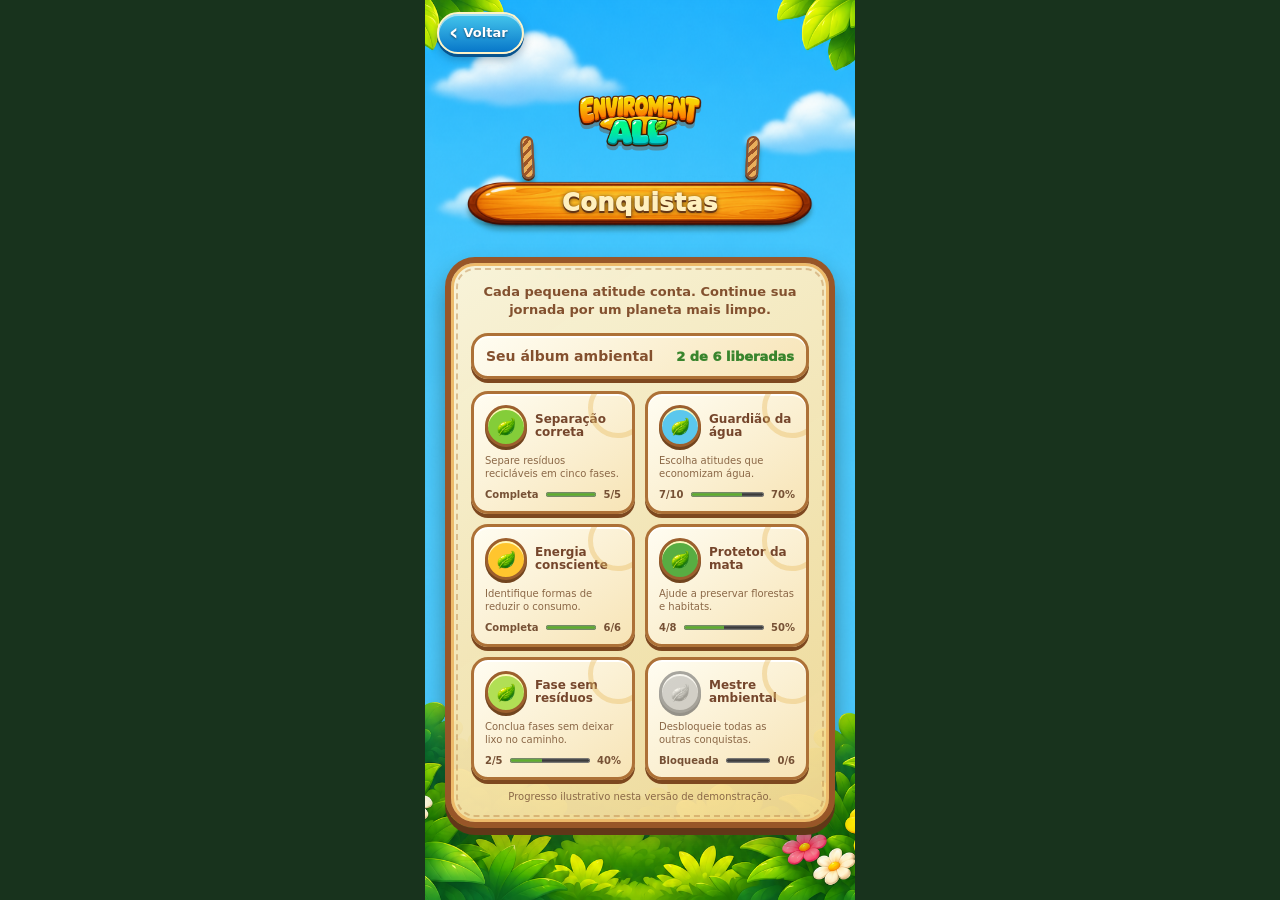
==== prototype/achievements.html @ e103f3db "first commit" ====
<!doctype html>
<html lang="pt-BR">
<head>
  <meta charset="utf-8">
  <meta name="viewport" content="width=device-width, initial-scale=1, viewport-fit=cover">
  <meta name="theme-color" content="#55bce8">
  <title>Conquistas · Enviroment All</title>
  <link rel="stylesheet" href="game-pages.css">
  <script src="game-pages.js"></script>
</head>
<body>
  <main class="game-stage">
    <div class="game-leaves" aria-hidden="true">
      <img class="game-leaf" src="../assets/ui/falling-leaf.png" alt="" style="--left:6%;--time:13s;--delay:-7s;--drift:25px;--turn:320deg">
      <img class="game-leaf" src="../assets/ui/falling-leaf.png" alt="" style="--left:90%;--time:16s;--delay:-3s;--drift:-27px;--turn:-310deg">
    </div>
    <a class="game-back" href="menu.html" aria-label="Voltar ao menu"><span aria-hidden="true">‹</span><span>Voltar</span></a>
    <div class="game-content">
      <img class="game-logo" src="../assets/brand/enviroment-all-logo.png" alt="Enviroment All">
      <h1 class="game-heading scroll-sign">Conquistas</h1>
      <section class="game-panel scroll-sign" aria-label="Progresso das conquistas ambientais">
        <p class="panel-intro">Cada pequena atitude conta. Continue sua jornada por um planeta mais limpo.</p>
        <div class="achievement-summary scroll-sign"><strong>Seu álbum ambiental</strong><span>2 de 6 liberadas</span></div>
        <div class="achievement-grid">
          <article class="achievement-card scroll-sign">
            <div class="achievement-top"><span class="achievement-mark"><img src="../assets/ui/falling-leaf.png" alt=""></span><h2>Separação correta</h2></div>
            <p>Separe resíduos recicláveis em cinco fases.</p>
            <div class="achievement-progress"><span>Completa</span><progress value="5" max="5" aria-label="5 de 5 fases"></progress><span>5/5</span></div>
          </article>
          <article class="achievement-card is-water scroll-sign">
            <div class="achievement-top"><span class="achievement-mark"><img src="../assets/ui/falling-leaf.png" alt=""></span><h2>Guardião da água</h2></div>
            <p>Escolha atitudes que economizam água.</p>
            <div class="achievement-progress"><span>7/10</span><progress value="7" max="10" aria-label="7 de 10 ações"></progress><span>70%</span></div>
          </article>
          <article class="achievement-card is-sun scroll-sign">
            <div class="achievement-top"><span class="achievement-mark"><img src="../assets/ui/falling-leaf.png" alt=""></span><h2>Energia consciente</h2></div>
            <p>Identifique formas de reduzir o consumo.</p>
            <div class="achievement-progress"><span>Completa</span><progress value="6" max="6" aria-label="6 de 6 escolhas"></progress><span>6/6</span></div>
          </article>
          <article class="achievement-card is-forest scroll-sign">
            <div class="achievement-top"><span class="achievement-mark"><img src="../assets/ui/falling-leaf.png" alt=""></span><h2>Protetor da mata</h2></div>
            <p>Ajude a preservar florestas e habitats.</p>
            <div class="achievement-progress"><span>4/8</span><progress value="4" max="8" aria-label="4 de 8 boas práticas"></progress><span>50%</span></div>
          </article>
          <article class="achievement-card is-clean scroll-sign">
            <div class="achievement-top"><span class="achievement-mark"><img src="../assets/ui/falling-leaf.png" alt=""></span><h2>Fase sem resíduos</h2></div>
            <p>Conclua fases sem deixar lixo no caminho.</p>
            <div class="achievement-progress"><span>2/5</span><progress value="2" max="5" aria-label="2 de 5 fases"></progress><span>40%</span></div>
          </article>
          <article class="achievement-card is-locked scroll-sign">
            <div class="achievement-top"><span class="achievement-mark"><img src="../assets/ui/falling-leaf.png" alt=""></span><h2>Mestre ambiental</h2></div>
            <p>Desbloqueie todas as outras conquistas.</p>
            <div class="achievement-progress"><span>Bloqueada</span><progress value="0" max="6" aria-label="Bloqueada"></progress><span>0/6</span></div>
          </article>
        </div>
        <p class="demo-note">Progresso ilustrativo nesta versão de demonstração.</p>
      </section>
    </div>
  </main>
</body>
</html>
---- prototype/game-pages.css ----
:root {
  color-scheme: light;
  font-family: "Trebuchet MS", "Arial Rounded MT Bold", system-ui, sans-serif;
  color: #70452d;
  background: #18331d;
}
* { box-sizing: border-box; }
body { margin: 0; min-height: 100svh; background: #18331d; }
button, input, select, a { font: inherit; }
button { color: inherit; }
.game-stage {
  position: relative;
  isolation: isolate;
  display: flex;
  align-items: center;
  justify-content: center;
  width: min(100%, 430px);
  min-height: 100svh;
  margin: 0 auto;
  padding: max(12px, env(safe-area-inset-top)) 16px max(18px, env(safe-area-inset-bottom));
  overflow-x: clip;
  background: #58bee9 url("../assets/screens/menu-background.png") center / cover no-repeat;
}
.game-leaves { position: absolute; z-index: 1; inset: 0; overflow: hidden; pointer-events: none; }
.game-leaf { position: absolute; top: -10%; left: var(--left); width: clamp(18px, 5vw, 25px); height: auto; opacity: 0; animation: game-leaf-fall var(--time) linear var(--delay) infinite; }
@keyframes game-leaf-fall { 0% { opacity: 0; transform: translateY(0) rotate(0); } 12%, 80% { opacity: .72; } 100% { opacity: 0; transform: translate(var(--drift), 112svh) rotate(var(--turn)); } }
.game-back {
  position: absolute;
  z-index: 5;
  top: max(12px, env(safe-area-inset-top));
  left: 12px;
  display: inline-flex;
  align-items: center;
  gap: 5px;
  min-height: 42px;
  padding: 0 14px 2px 10px;
  border: 2px solid #fff3c7;
  border-radius: 24px;
  color: #fff;
  background: linear-gradient(#45c7ed, #0877c9);
  box-shadow: 0 3px 0 #07538e, 0 5px 10px #17476a66;
  font-size: 13px;
  font-weight: 900;
  text-decoration: none;
  text-shadow: 0 1px 2px #17476a;
}
.game-back span:first-child { font-size: 23px; line-height: .8; }
.game-content { position: relative; z-index: 2; display: flex; flex-direction: column; align-items: center; gap: 12px; width: min(100%, 390px); padding-top: 4px; }
.game-logo { display: block; width: clamp(154px, 42vw, 184px); height: 68px; object-fit: contain; }
.game-heading {
  display: grid;
  place-items: center;
  width: min(100%, 360px);
  min-height: 58px;
  margin: 0;
  padding: 0 24px;
  color: #ffe9b5;
  text-align: center;
  font-size: clamp(18px, 5vw, 24px);
  line-height: 1.1;
  font-weight: 1000;
  letter-spacing: .025em;
  text-shadow: 0 2px 0 #623516, 0 1px 4px #422713;
  background: url("../assets/ui/menu-plank.png") center / 100% 100% no-repeat;
}
.game-panel {
  width: 100%;
  padding: clamp(14px, 4vw, 20px);
  border: 5px solid #8c512e;
  border-radius: 27px;
  color: #70452d;
  background: #fff1cfee;
  box-shadow: 0 6px 0 #5d321b, inset 0 2px 0 #fff9dc, 0 12px 22px #10251d55;
}
.panel-intro { margin: 0 0 14px; color: #8d5735; text-align: center; font-size: 14px; line-height: 1.4; font-weight: 800; }
.section-title { margin: 15px 0 8px; color: #87502b; font-size: 15px; line-height: 1.15; font-weight: 1000; }
.section-title:first-child { margin-top: 0; }
.soft-divider { height: 1px; margin: 14px 0; border: 0; background: #c89457aa; }
.game-actions { display: flex; flex-wrap: wrap; justify-content: center; gap: 10px; margin-top: 16px; }
.game-button { display: inline-grid; place-items: center; min-width: 142px; min-height: 48px; padding: 0 18px; border: 0; border-radius: 999px; color: #fff; text-align: center; font-size: 14px; font-weight: 1000; text-decoration: none; text-shadow: 0 1px 2px #345c30; background-position: center; background-size: 100% 100%; background-repeat: no-repeat; cursor: pointer; transition: transform 140ms ease, filter 140ms ease; }
.game-button:hover { filter: brightness(1.07); transform: translateY(-1px); }
.game-button:active { transform: translateY(2px); }
.game-button:focus-visible, .game-back:focus-visible, .choice-card:focus-visible, .choice-chip:focus-visible, .rank-tab:focus-visible { outline: 3px solid #fff4a2; outline-offset: 3px; }
.game-button--green { background-image: url("../assets/ui/button-green-v2.png"); }
.game-button--blue { background-image: url("../assets/ui/button-blue-v2.png"); }
.choice-grid { display: grid; grid-template-columns: repeat(2, minmax(0, 1fr)); gap: 10px; }
.choice-card {
  min-height: 94px;
  padding: 12px;
  border: 2px solid #d2a35c;
  border-radius: 17px;
  color: #70452d;
  text-align: left;
  background: #fff9e9;
  box-shadow: 0 3px 0 #b07838;
  cursor: pointer;
  transition: transform 140ms ease, border-color 140ms ease, background-color 140ms ease;
}
.choice-card strong { display: block; margin-bottom: 4px; font-size: 14px; }
.choice-card small { display: block; color: #8e6946; font-size: 11px; line-height: 1.25; }
.choice-card[aria-pressed="true"] { border-color: #4b9c2b; background: #e5f5c8; box-shadow: 0 3px 0 #347b20, inset 0 0 0 2px #a6d77a; }
.choice-chip {
  min-height: 38px;
  padding: 7px 12px;
  border: 2px solid #d2a35c;
  border-radius: 22px;
  color: #75492d;
  background: #fff9e9;
  font-size: 12px;
  font-weight: 900;
  cursor: pointer;
}
.choice-chip[aria-pressed="true"] { border-color: #4b9c2b; color: #255b26; background: #e5f5c8; }
.chip-row { display: flex; flex-wrap: wrap; gap: 7px; }
.setting-row { display: flex; align-items: center; justify-content: space-between; gap: 12px; min-height: 46px; padding: 8px 0; border-bottom: 1px solid #c8945766; }
.setting-row:last-child { border-bottom: 0; }
.setting-label { font-size: 14px; font-weight: 900; }
.setting-help { display: block; margin-top: 3px; color: #8d6947; font-size: 11px; font-weight: 600; }
.setting-control { display: inline-flex; flex: 0 0 auto; align-items: center; gap: 6px; }
.setting-state { min-width: 55px; color: #85502d; text-align: right; font-size: 10px; font-weight: 900; }
.game-switch { position: relative; flex: 0 0 auto; width: 54px; height: 30px; margin: 0; appearance: none; border: 2px solid #83462c; border-radius: 18px; background: #da3d37; box-shadow: inset 0 1px 3px #63352266; cursor: pointer; transition: background-color 150ms ease; }
.game-switch::before { content: ""; position: absolute; top: 3px; left: 3px; width: 20px; height: 20px; border: 2px solid #fff9e6; border-radius: 50%; background: #fff; box-shadow: 0 1px 2px #47301d55; transition: transform 150ms ease; }
.game-switch:checked { background: #55b72b; }
.game-switch:checked::before { transform: translateX(24px); }
.game-switch:focus-visible { outline: 3px solid #168fc7; outline-offset: 3px; }
.range-row { display: grid; grid-template-columns: 1fr auto; align-items: center; gap: 3px 12px; padding: 8px 0; }
.range-row label { font-size: 13px; font-weight: 900; }
.range-row output { color: #8b552c; font-size: 12px; font-weight: 900; }
.range-row input[type="range"] { grid-column: 1 / -1; width: 100%; accent-color: #62b52c; }
.language-select { min-height: 40px; padding: 0 12px; border: 2px solid #d2a35c; border-radius: 14px; color: #70452d; background: #fff9e9; font-size: 13px; font-weight: 800; }
.status-message { min-height: 18px; margin: 10px 0 0; color: #2d7a30; text-align: center; font-size: 12px; font-weight: 900; }
.achievement-summary { display: flex; align-items: center; justify-content: space-between; gap: 12px; margin-bottom: 12px; padding: 12px; border: 2px solid #e4c986; border-radius: 17px; background: #f6e2a8; }
.achievement-summary strong { color: #84502e; font-size: 14px; }
.achievement-summary span { color: #39852d; font-size: 13px; font-weight: 1000; }
.achievement-grid { display: grid; grid-template-columns: repeat(2, minmax(0, 1fr)); gap: 10px; }
.achievement-card { min-width: 0; padding: 11px; border: 2px solid #d2a35c; border-radius: 17px; background: #fff9e9; box-shadow: 0 3px 0 #b07838; }
.achievement-top { display: flex; align-items: center; gap: 8px; margin-bottom: 8px; }
.achievement-mark { display: grid; flex: 0 0 auto; place-items: center; width: 42px; height: 42px; border: 2px solid #9c5f2d; border-radius: 50%; background: #84cd39; box-shadow: inset 0 2px 0 #fff8bb; }
.achievement-mark img { width: 30px; height: 30px; object-fit: contain; }
.achievement-card.is-water .achievement-mark { background: #5bc7ed; }
.achievement-card.is-sun .achievement-mark { background: #ffc52e; }
.achievement-card.is-forest .achievement-mark { background: #58ad42; }
.achievement-card.is-clean .achievement-mark { background: #b1df55; }
.achievement-card.is-locked .achievement-mark { filter: grayscale(1); opacity: .58; }
.achievement-card h2 { margin: 0; color: #75462c; font-size: 12px; line-height: 1.15; }
.achievement-card p { min-height: 27px; margin: 0 0 7px; color: #8b6847; font-size: 10px; line-height: 1.25; }
.achievement-progress { display: flex; align-items: center; justify-content: space-between; gap: 7px; color: #765135; font-size: 10px; font-weight: 900; }
.achievement-progress progress { width: 64%; height: 9px; accent-color: #5eae2d; }
.rank-tabs { display: grid; grid-template-columns: repeat(3, 1fr); gap: 7px; margin-bottom: 13px; }
.rank-tab { min-height: 40px; border: 2px solid #c58b47; border-radius: 15px; color: #80502e; background: #ffe7ab; font-size: 12px; font-weight: 1000; cursor: pointer; }
.rank-tab[aria-pressed="true"] { border-color: #81431f; color: #fff4ce; background: #b97530; box-shadow: inset 0 2px 0 #f9d384; }
.league-card { display: flex; align-items: center; justify-content: space-between; gap: 10px; margin-bottom: 13px; padding: 12px; border: 2px solid #c9904a; border-radius: 17px; background: #f6e2a8; }
.league-card strong { display: block; color: #78492b; font-size: 14px; }
.league-card small { display: block; margin-top: 3px; color: #896341; font-size: 11px; }
.league-score { color: #1879b1; text-align: right; font-size: 13px; font-weight: 1000; white-space: nowrap; }
.ranking-list { display: grid; gap: 7px; margin: 0; padding: 0; list-style: none; }
.ranking-row { display: grid; grid-template-columns: 36px 38px minmax(0, 1fr) auto; align-items: center; gap: 8px; min-height: 61px; padding: 7px 9px; border: 1px solid #e3c891; border-radius: 15px; background: #fffaf0; }
.ranking-row.is-you { border: 2px solid #49a532; background: #eaf6d7; }
.rank-medal { display: grid; place-items: center; width: 34px; height: 34px; border: 2px solid #a36a2b; border-radius: 50%; color: #fff9db; background: #d69a2e; box-shadow: inset 0 1px 3px #fff6a8; font-size: 12px; font-weight: 1000; }
.ranking-row:nth-child(2) .rank-medal { border-color: #8f9898; color: #fff; background: #adb7b5; }
.ranking-row:nth-child(3) .rank-medal { border-color: #a65a25; background: #be762d; }
.rank-avatar { display: grid; place-items: center; width: 34px; height: 34px; border: 2px solid #fff; border-radius: 50%; color: #fff; background: #4daeca; box-shadow: 0 0 0 1px #508594; font-size: 11px; font-weight: 1000; }
.ranking-row:nth-child(2) .rank-avatar { background: #77ae58; }
.ranking-row:nth-child(3) .rank-avatar { background: #e49b54; }
.rank-name { overflow: hidden; color: #4a638b; font-size: 12px; font-weight: 1000; text-overflow: ellipsis; white-space: nowrap; }
.rank-sub { display: block; margin-top: 2px; color: #287ca3; font-size: 11px; }
.rank-points { color: #287ca3; font-size: 12px; font-weight: 1000; white-space: nowrap; }
.demo-note { margin: 11px 0 0; color: #8b6847; text-align: center; font-size: 10px; }
@media (max-width: 360px) { .game-stage { padding-inline: 10px; } .game-panel { padding: 12px; } .choice-card { padding: 9px; } .achievement-grid { gap: 7px; } .achievement-card { padding: 8px; } .ranking-row { grid-template-columns: 32px 32px minmax(0, 1fr) auto; gap: 6px; padding-inline: 6px; } }
@media (prefers-reduced-motion: reduce) { *, *::before, *::after { animation: none !important; transition: none !important; } .game-leaves { display: none; } }
.app-reduced-motion *, .app-reduced-motion *::before, .app-reduced-motion *::after { animation: none !important; transition: none !important; }
.app-reduced-motion .game-leaves { display: none; }
.app-large-text .game-panel { font-size: 1.08rem; }
.app-large-text .setting-label, .app-large-text .choice-card strong, .app-large-text .achievement-card h2, .app-large-text .rank-name { font-size: 1.08em; }

/* Wooden storybook treatment shared by the longer game screens. */
.game-stage { align-items: flex-start; }
.game-content { gap: 15px; padding-top: clamp(58px, 8svh, 76px); padding-bottom: 22px; }
.game-logo { filter: drop-shadow(0 4px 0 #78411e66); }
.game-heading { position: relative; isolation: isolate; min-height: 66px; margin-bottom: 3px; color: #fff0be; filter: drop-shadow(0 5px 2px #18331d55); }
.game-heading::before, .game-heading::after { content: ""; position: absolute; z-index: -1; top: -34px; width: 9px; height: 39px; border: 2px solid #8c512e; border-radius: 8px; background: repeating-linear-gradient(135deg, #e9ae5b 0 4px, #9e5528 4px 7px); box-shadow: 0 2px 0 #532d18; }
.game-heading::before { left: 17%; transform: rotate(-3deg); }
.game-heading::after { right: 17%; transform: rotate(3deg); }
.game-panel { position: relative; border: 6px solid #985628; border-radius: 30px; background: linear-gradient(145deg, #fff5d8f5, #f7d991f2); box-shadow: 0 7px 0 #613718, inset 0 0 0 3px #edba6a, inset 0 3px 0 #fffce9, 0 13px 23px #10251d66; }
.game-panel { outline: 2px dashed #bd884c77; outline-offset: -13px; }
.panel-intro { color: #83512f; font-size: 13px; }
.section-title { position: relative; display: grid; place-items: center; min-height: 43px; margin: 16px 0 9px; padding: 3px 18px 5px; color: #fff0c7; text-align: center; text-shadow: 0 2px 0 #68391d; background: url("../assets/ui/menu-plank.png") center / 100% 100% no-repeat; filter: drop-shadow(0 3px 1px #6b3a1c55); }
.section-title:first-child { margin-top: 0; }
.game-button { min-height: 52px; font-size: 15px; filter: drop-shadow(0 3px 2px #61371844); }
.choice-card, .achievement-card, .ranking-row, .league-card, .achievement-summary { border: 3px solid #ad7137; background: linear-gradient(145deg, #fffdf2, #f7e4b6); box-shadow: 0 4px 0 #7d481f, inset 0 2px 0 #fff; }
.choice-card:hover, .choice-chip:hover, .rank-tab:hover { transform: translateY(-2px); }
.choice-card[aria-pressed="true"] { border-color: #4b9c2b; background: linear-gradient(145deg, #f1ffd9, #d8f0ad); box-shadow: 0 4px 0 #347b20, inset 0 0 0 2px #b8e17c; }
.choice-chip, .rank-tab { border: 2px solid #ad7137; box-shadow: 0 3px 0 #7d481f, inset 0 2px 0 #fff; transition: transform 140ms ease, filter 140ms ease; }
.choice-chip[aria-pressed="true"] { border-color: #4b9c2b; color: #255b26; background: linear-gradient(#efffd5, #b9e77c); }
.achievement-card { position: relative; overflow: hidden; }
.achievement-card::after { content: ""; position: absolute; top: -16px; right: -16px; width: 50px; height: 50px; border: 5px solid #e8bd64; border-radius: 50%; opacity: .42; }
.achievement-mark { border-width: 3px; box-shadow: 0 3px 0 #71441e, inset 0 2px 0 #fff8bb; }
.rank-tab[aria-pressed="true"] { border-color: #81431f; color: #fff4ce; background: linear-gradient(#e9aa4c, #a85a25); box-shadow: 0 3px 0 #633718, inset 0 2px 0 #f9d384; }
.ranking-row { min-height: 66px; }
.game-back { box-shadow: 0 3px 0 #07538e, 0 5px 10px #17476a66, inset 0 2px 0 #ffffff80; transition: transform 140ms ease, filter 140ms ease; }
.game-back:hover { filter: brightness(1.08); transform: translateY(-2px); }

/* Scroll reveals make each sign feel lowered into view on a vine. */
.scroll-sign { opacity: 0; transform: translateY(52px) rotate(-1.5deg) scale(.97); transform-origin: 50% 0; transition: opacity 520ms ease, transform 700ms cubic-bezier(.18,.8,.22,1); }
.scroll-sign.is-visible { opacity: 1; transform: translateY(0) rotate(0) scale(1); animation: sign-settle 760ms ease-out both; animation-delay: var(--reveal-delay, 0ms); }
@keyframes sign-settle { 0% { transform: translateY(32px) rotate(-2deg) scale(.97); } 55% { transform: translateY(-5px) rotate(1deg) scale(1.01); } 78% { transform: translateY(2px) rotate(-.5deg) scale(1); } 100% { transform: translateY(0) rotate(0) scale(1); } }
.scroll-sign:nth-child(3n) { --reveal-delay: 70ms; }
.scroll-sign:nth-child(3n + 1) { --reveal-delay: 130ms; }
.app-reduced-motion .scroll-sign { opacity: 1; transform: none; }

.mission-grid, .shop-grid { display: grid; grid-template-columns: 1fr; gap: 14px; }
.mission-card, .shop-card { position: relative; overflow: hidden; border: 4px solid #9a5b2d; border-radius: 22px; background: linear-gradient(145deg, #fffdf2, #f5e0ae); box-shadow: 0 5px 0 #633718, inset 0 2px 0 #fff; }
.mission-card { display: grid; grid-template-columns: 76px minmax(0, 1fr); align-items: center; gap: 11px; min-height: 124px; padding: 12px; }
.mission-badge, .shop-art { display: block; flex: 0 0 auto; background-image: url("../assets/ui/environment-mission-badges.png"); background-repeat: no-repeat; background-size: 300% 200%; filter: drop-shadow(0 3px 2px #58351955); }
.mission-badge { width: 74px; aspect-ratio: 1; }
.sprite-1 { background-position: 0 0; } .sprite-2 { background-position: 50% 0; } .sprite-3 { background-position: 100% 0; }
.sprite-4 { background-position: 0 100%; } .sprite-5 { background-position: 50% 100%; } .sprite-6 { background-position: 100% 100%; }
.mission-copy h2, .shop-card h2 { margin: 0 0 4px; color: #704226; font-size: 15px; line-height: 1.15; text-shadow: 0 1px 0 #fff; }
.mission-copy p, .shop-card p { margin: 0; color: #8b6847; font-size: 11px; line-height: 1.35; }
.mission-meta { display: flex; align-items: center; justify-content: space-between; gap: 8px; margin-top: 8px; }
.mission-meta small { color: #357b2a; font-size: 10px; font-weight: 1000; }
.mission-meta .game-button { min-width: 104px; min-height: 39px; padding-inline: 10px; font-size: 11px; }
.mission-progress { width: 100%; height: 8px; margin-top: 7px; accent-color: #59ae2f; }
.mission-tag { display: inline-block; margin-bottom: 4px; padding: 3px 7px; border: 1px solid #d5a454; border-radius: 12px; color: #87502b; background: #ffe9a9; font-size: 9px; font-weight: 1000; text-transform: uppercase; letter-spacing: .04em; }
.wallet-card { display: flex; align-items: center; justify-content: space-between; gap: 12px; margin-bottom: 13px; padding: 12px; border: 3px solid #9a5b2d; border-radius: 18px; background: linear-gradient(#fff1c5, #f2d286); box-shadow: 0 4px 0 #633718, inset 0 2px 0 #fff; }
.wallet-card img { width: 88px; height: 34px; object-fit: contain; }
.wallet-values { display: flex; gap: 12px; color: #73472c; font-size: 12px; font-weight: 1000; }
.wallet-values span { white-space: nowrap; }
.shop-filters { display: flex; gap: 8px; margin-bottom: 12px; overflow-x: auto; padding: 2px 2px 5px; }
.shop-filter { min-height: 37px; padding: 0 13px; border: 2px solid #ad7137; border-radius: 19px; color: #80502e; background: linear-gradient(#fff4d0, #edc46e); box-shadow: 0 3px 0 #7d481f; font-size: 11px; font-weight: 1000; white-space: nowrap; cursor: pointer; }
.shop-filter[aria-pressed="true"] { color: #fff8dc; background: linear-gradient(#62c63c, #318c27); }
.shop-grid { grid-template-columns: repeat(2, minmax(0, 1fr)); gap: 11px; }
.shop-card { display: flex; flex-direction: column; align-items: center; min-width: 0; padding: 10px 8px; text-align: center; }
.shop-art { width: min(100%, 108px); aspect-ratio: 1; background-image: url("../assets/ui/eco-shop-items.png"); background-size: 300% 200%; }
.shop-card h2 { margin-top: 4px; font-size: 12px; }
.shop-card p { min-height: 30px; font-size: 10px; }
.shop-price { display: flex; align-items: center; justify-content: center; gap: 4px; min-height: 26px; color: #80502e; font-size: 11px; font-weight: 1000; }
.shop-price b { color: #38862e; }
.shop-card .game-button { width: 100%; min-width: 0; min-height: 40px; margin-top: auto; padding: 0 6px; font-size: 11px; }
.shop-card .game-button:disabled { filter: grayscale(.18) brightness(.94); cursor: default; }
.shop-card.is-owned { border-color: #5c9f34; background: linear-gradient(#f7ffdf, #d8efab); }
.shop-card[hidden] { display: none; }
.status-message.is-error { color: #bf382c; }
.mission-footer, .shop-footer { margin: 14px 0 0; color: #896341; text-align: center; font-size: 10px; }
@media (max-width: 360px) { .mission-card { grid-template-columns: 64px minmax(0, 1fr); gap: 8px; padding: 9px; } .mission-badge { width: 62px; } .mission-copy h2 { font-size: 13px; } .shop-grid { gap: 8px; } }
@media (min-height: 850px) { .game-content { gap: 18px; } }
@media (prefers-reduced-motion: reduce) { .scroll-sign, .scroll-sign.is-visible { opacity: 1; transform: none; animation: none !important; } }
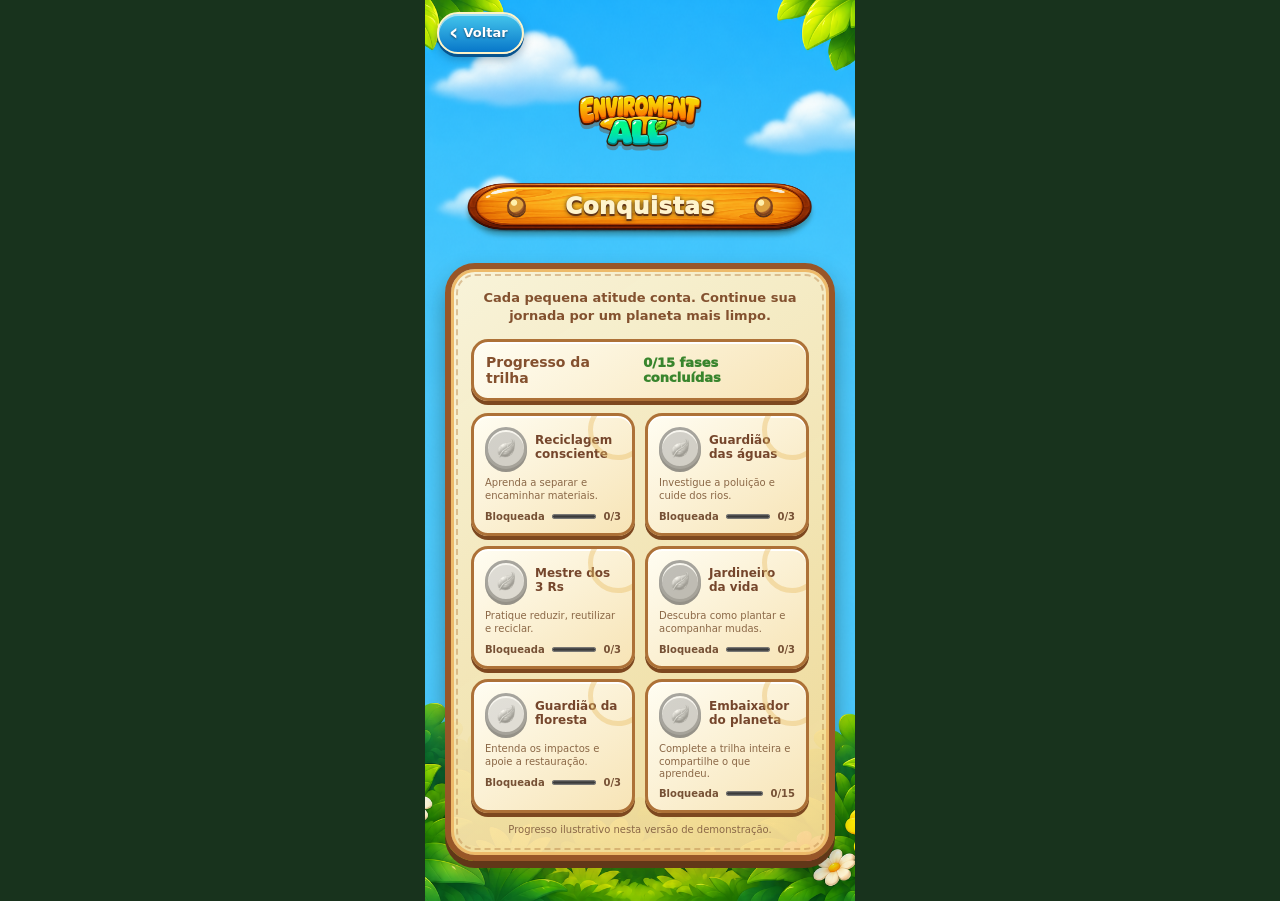
==== commit 13ec77ef: "alterações2" ====
--- a/prototype/achievements.html
+++ b/prototype/achievements.html
@@ -7,6 +7,7 @@
   <title>Conquistas · Enviroment All</title>
   <link rel="stylesheet" href="game-pages.css">
   <script src="game-pages.js"></script>
+  <script src="game-audio.js"></script>
 </head>
 <body>
   <main class="game-stage">
@@ -20,42 +21,59 @@
       <h1 class="game-heading scroll-sign">Conquistas</h1>
       <section class="game-panel scroll-sign" aria-label="Progresso das conquistas ambientais">
         <p class="panel-intro">Cada pequena atitude conta. Continue sua jornada por um planeta mais limpo.</p>
-        <div class="achievement-summary scroll-sign"><strong>Seu álbum ambiental</strong><span>2 de 6 liberadas</span></div>
+        <div class="achievement-summary scroll-sign"><strong>Progresso da trilha</strong><span id="achievementSummaryCount">0/15 fases</span></div>
         <div class="achievement-grid">
-          <article class="achievement-card scroll-sign">
-            <div class="achievement-top"><span class="achievement-mark"><img src="../assets/ui/falling-leaf.png" alt=""></span><h2>Separação correta</h2></div>
-            <p>Separe resíduos recicláveis em cinco fases.</p>
-            <div class="achievement-progress"><span>Completa</span><progress value="5" max="5" aria-label="5 de 5 fases"></progress><span>5/5</span></div>
+          <article class="achievement-card scroll-sign" data-achievement-levels="1,2,11">
+            <div class="achievement-top"><span class="achievement-mark"><img src="../assets/ui/falling-leaf.png" alt=""></span><h2>Reciclagem consciente</h2></div>
+            <p>Aprenda a separar e encaminhar materiais.</p>
+            <div class="achievement-progress"><span data-achievement-label>Bloqueada</span><progress value="0" max="3" aria-label="0 de 3 fases"></progress><span data-achievement-count>0/2</span></div>
           </article>
-          <article class="achievement-card is-water scroll-sign">
-            <div class="achievement-top"><span class="achievement-mark"><img src="../assets/ui/falling-leaf.png" alt=""></span><h2>Guardião da água</h2></div>
-            <p>Escolha atitudes que economizam água.</p>
-            <div class="achievement-progress"><span>7/10</span><progress value="7" max="10" aria-label="7 de 10 ações"></progress><span>70%</span></div>
+          <article class="achievement-card is-water scroll-sign" data-achievement-levels="3,4,12">
+            <div class="achievement-top"><span class="achievement-mark"><img src="../assets/ui/falling-leaf.png" alt=""></span><h2>Guardião das águas</h2></div>
+            <p>Investigue a poluição e cuide dos rios.</p>
+            <div class="achievement-progress"><span data-achievement-label>Bloqueada</span><progress value="0" max="3" aria-label="0 de 3 fases"></progress><span data-achievement-count>0/2</span></div>
           </article>
-          <article class="achievement-card is-sun scroll-sign">
-            <div class="achievement-top"><span class="achievement-mark"><img src="../assets/ui/falling-leaf.png" alt=""></span><h2>Energia consciente</h2></div>
-            <p>Identifique formas de reduzir o consumo.</p>
-            <div class="achievement-progress"><span>Completa</span><progress value="6" max="6" aria-label="6 de 6 escolhas"></progress><span>6/6</span></div>
+          <article class="achievement-card is-sun scroll-sign" data-achievement-levels="5,6,13">
+            <div class="achievement-top"><span class="achievement-mark"><img src="../assets/ui/falling-leaf.png" alt=""></span><h2>Mestre dos 3 Rs</h2></div>
+            <p>Pratique reduzir, reutilizar e reciclar.</p>
+            <div class="achievement-progress"><span data-achievement-label>Bloqueada</span><progress value="0" max="3" aria-label="0 de 3 fases"></progress><span data-achievement-count>0/2</span></div>
           </article>
-          <article class="achievement-card is-forest scroll-sign">
-            <div class="achievement-top"><span class="achievement-mark"><img src="../assets/ui/falling-leaf.png" alt=""></span><h2>Protetor da mata</h2></div>
-            <p>Ajude a preservar florestas e habitats.</p>
-            <div class="achievement-progress"><span>4/8</span><progress value="4" max="8" aria-label="4 de 8 boas práticas"></progress><span>50%</span></div>
+          <article class="achievement-card is-forest scroll-sign" data-achievement-levels="7,8,14">
+            <div class="achievement-top"><span class="achievement-mark"><img src="../assets/ui/falling-leaf.png" alt=""></span><h2>Jardineiro da vida</h2></div>
+            <p>Descubra como plantar e acompanhar mudas.</p>
+            <div class="achievement-progress"><span data-achievement-label>Bloqueada</span><progress value="0" max="3" aria-label="0 de 3 fases"></progress><span data-achievement-count>0/2</span></div>
           </article>
-          <article class="achievement-card is-clean scroll-sign">
-            <div class="achievement-top"><span class="achievement-mark"><img src="../assets/ui/falling-leaf.png" alt=""></span><h2>Fase sem resíduos</h2></div>
-            <p>Conclua fases sem deixar lixo no caminho.</p>
-            <div class="achievement-progress"><span>2/5</span><progress value="2" max="5" aria-label="2 de 5 fases"></progress><span>40%</span></div>
+          <article class="achievement-card is-clean scroll-sign" data-achievement-levels="9,10,15">
+            <div class="achievement-top"><span class="achievement-mark"><img src="../assets/ui/falling-leaf.png" alt=""></span><h2>Guardião da floresta</h2></div>
+            <p>Entenda os impactos e apoie a restauração.</p>
+            <div class="achievement-progress"><span data-achievement-label>Bloqueada</span><progress value="0" max="3" aria-label="0 de 3 fases"></progress><span data-achievement-count>0/2</span></div>
           </article>
-          <article class="achievement-card is-locked scroll-sign">
-            <div class="achievement-top"><span class="achievement-mark"><img src="../assets/ui/falling-leaf.png" alt=""></span><h2>Mestre ambiental</h2></div>
-            <p>Desbloqueie todas as outras conquistas.</p>
-            <div class="achievement-progress"><span>Bloqueada</span><progress value="0" max="6" aria-label="Bloqueada"></progress><span>0/6</span></div>
+          <article class="achievement-card is-locked scroll-sign" data-achievement-levels="1,2,3,4,5,6,7,8,9,10,11,12,13,14,15">
+            <div class="achievement-top"><span class="achievement-mark"><img src="../assets/ui/falling-leaf.png" alt=""></span><h2>Embaixador do planeta</h2></div>
+            <p>Complete a trilha inteira e compartilhe o que aprendeu.</p>
+            <div class="achievement-progress"><span data-achievement-label>Bloqueada</span><progress value="0" max="15" aria-label="0 de 15 fases"></progress><span data-achievement-count>0/10</span></div>
           </article>
         </div>
         <p class="demo-note">Progresso ilustrativo nesta versão de demonstração.</p>
       </section>
     </div>
   </main>
+  <script>
+    let progressState = {};
+    try { progressState = JSON.parse(localStorage.getItem("enviromentAll.progress") || "{}"); } catch { progressState = {}; }
+    const completedPhases = new Set(progressState.completedLevels || []);
+    document.querySelector("#achievementSummaryCount").textContent = `${completedPhases.size}/15 fases concluídas`;
+    document.querySelectorAll("[data-achievement-levels]").forEach((card) => {
+      const ids = card.dataset.achievementLevels.split(",").map(Number);
+      const count = ids.filter((id) => completedPhases.has(id)).length;
+      const full = count === ids.length;
+      card.classList.toggle("is-locked", count === 0);
+      card.classList.toggle("is-unlocked", full);
+      card.querySelector("progress").value = count;
+      card.querySelector("progress").setAttribute("aria-label", `${count} de ${ids.length} fases concluídas`);
+      card.querySelector("[data-achievement-label]").textContent = full ? "Concluída" : count ? "Em progresso" : "Bloqueada";
+      card.querySelector("[data-achievement-count]").textContent = `${count}/${ids.length}`;
+    });
+  </script>
 </body>
 </html>
--- a/prototype/game-pages.css
+++ b/prototype/game-pages.css
@@ -77,12 +77,13 @@
 .section-title:first-child { margin-top: 0; }
 .soft-divider { height: 1px; margin: 14px 0; border: 0; background: #c89457aa; }
 .game-actions { display: flex; flex-wrap: wrap; justify-content: center; gap: 10px; margin-top: 16px; }
-.game-button { display: inline-grid; place-items: center; min-width: 142px; min-height: 48px; padding: 0 18px; border: 0; border-radius: 999px; color: #fff; text-align: center; font-size: 14px; font-weight: 1000; text-decoration: none; text-shadow: 0 1px 2px #345c30; background-position: center; background-size: 100% 100%; background-repeat: no-repeat; cursor: pointer; transition: transform 140ms ease, filter 140ms ease; }
+.game-button { position: relative; display: inline-grid; place-items: center; min-width: 142px; min-height: 50px; padding: 0 18px; overflow: hidden; border: 3px solid #8c4b22; border-radius: 999px; color: #fff; text-align: center; font-size: 14px; font-weight: 1000; text-decoration: none; text-shadow: 0 2px 1px #375226; background-position: center; background-size: 100% 100%; background-repeat: no-repeat; box-shadow: 0 4px 0 #603516, inset 0 2px 0 #ffffffc9, inset 0 -3px 0 #00000029; cursor: pointer; transition: transform 140ms ease, filter 140ms ease; }
+.game-button::before { content: ""; position: absolute; top: 5px; left: 15%; width: 28%; height: 4px; border-radius: 5px; background: #fff9d7c9; pointer-events: none; }
 .game-button:hover { filter: brightness(1.07); transform: translateY(-1px); }
 .game-button:active { transform: translateY(2px); }
 .game-button:focus-visible, .game-back:focus-visible, .choice-card:focus-visible, .choice-chip:focus-visible, .rank-tab:focus-visible { outline: 3px solid #fff4a2; outline-offset: 3px; }
-.game-button--green { background-image: url("../assets/ui/button-green-v2.png"); }
-.game-button--blue { background-image: url("../assets/ui/button-blue-v2.png"); }
+.game-button--green { background-image: linear-gradient(180deg, #9cf52e 0%, #65d90c 48%, #37ad06 100%); }
+.game-button--blue { background-image: linear-gradient(180deg, #36e4fb 0%, #12b8ee 48%, #087bda 100%); }
 .choice-grid { display: grid; grid-template-columns: repeat(2, minmax(0, 1fr)); gap: 10px; }
 .choice-card {
   min-height: 94px;
@@ -177,14 +178,14 @@
 .game-stage { align-items: flex-start; }
 .game-content { gap: 15px; padding-top: clamp(58px, 8svh, 76px); padding-bottom: 22px; }
 .game-logo { filter: drop-shadow(0 4px 0 #78411e66); }
-.game-heading { position: relative; isolation: isolate; min-height: 66px; margin-bottom: 3px; color: #fff0be; filter: drop-shadow(0 5px 2px #18331d55); }
-.game-heading::before, .game-heading::after { content: ""; position: absolute; z-index: -1; top: -34px; width: 9px; height: 39px; border: 2px solid #8c512e; border-radius: 8px; background: repeating-linear-gradient(135deg, #e9ae5b 0 4px, #9e5528 4px 7px); box-shadow: 0 2px 0 #532d18; }
-.game-heading::before { left: 17%; transform: rotate(-3deg); }
-.game-heading::after { right: 17%; transform: rotate(3deg); }
+.game-heading { position: relative; isolation: isolate; min-height: 72px; margin-bottom: 3px; padding-inline: 34px; color: #fff4cc; font-size: clamp(18px, 4.9vw, 23px); line-height: 1.06; text-wrap: balance; filter: drop-shadow(0 5px 2px #18331d55); }
+.game-heading::before, .game-heading::after { content: ""; position: absolute; z-index: 1; top: 50%; width: 15px; height: 15px; border: 2px solid #7b421e; border-radius: 50%; background: radial-gradient(circle at 34% 28%, #fff0ac 0 18%, #e0a33e 24% 60%, #9d5827 70%); box-shadow: 0 2px 0 #5b321a; transform: translateY(-50%); }
+.game-heading::before { left: 13%; }
+.game-heading::after { right: 13%; }
 .game-panel { position: relative; border: 6px solid #985628; border-radius: 30px; background: linear-gradient(145deg, #fff5d8f5, #f7d991f2); box-shadow: 0 7px 0 #613718, inset 0 0 0 3px #edba6a, inset 0 3px 0 #fffce9, 0 13px 23px #10251d66; }
 .game-panel { outline: 2px dashed #bd884c77; outline-offset: -13px; }
 .panel-intro { color: #83512f; font-size: 13px; }
-.section-title { position: relative; display: grid; place-items: center; min-height: 43px; margin: 16px 0 9px; padding: 3px 18px 5px; color: #fff0c7; text-align: center; text-shadow: 0 2px 0 #68391d; background: url("../assets/ui/menu-plank.png") center / 100% 100% no-repeat; filter: drop-shadow(0 3px 1px #6b3a1c55); }
+.section-title { position: relative; display: grid; place-items: center; min-height: 56px; margin: 16px 0 9px; padding: 5px 18px 7px; color: #fff0c7; text-align: center; font-size: 16px; text-shadow: 0 2px 0 #68391d; background: url("../assets/ui/menu-plank.png") center / 100% 100% no-repeat; filter: drop-shadow(0 3px 1px #6b3a1c55); }
 .section-title:first-child { margin-top: 0; }
 .game-button { min-height: 52px; font-size: 15px; filter: drop-shadow(0 3px 2px #61371844); }
 .choice-card, .achievement-card, .ranking-row, .league-card, .achievement-summary { border: 3px solid #ad7137; background: linear-gradient(145deg, #fffdf2, #f7e4b6); box-shadow: 0 4px 0 #7d481f, inset 0 2px 0 #fff; }
@@ -242,6 +243,73 @@
 .shop-card[hidden] { display: none; }
 .status-message.is-error { color: #bf382c; }
 .mission-footer, .shop-footer { margin: 14px 0 0; color: #896341; text-align: center; font-size: 10px; }
+.phase-context { margin: 0 0 12px; padding: 10px 13px; border: 2px solid #d59e4b; border-radius: 15px; color: #754526; text-align: center; font-size: 13px; font-weight: 1000; background: linear-gradient(#fff2c7,#f2d67e); box-shadow: inset 0 2px 0 #fff; }
+.phase-stage { background: radial-gradient(ellipse at 50% 15%, #e8fcff 0, #9ae6f3 39%, transparent 66%), linear-gradient(180deg, #68c9ed 0%, #bceff0 40%, #dff3ad 74%, #73ca55 100%); }
+.phase-stage::before, .phase-stage::after { content: ""; position: absolute; z-index: 0; width: 165px; height: 165px; border-radius: 50%; background: #ffffff55; filter: blur(2px); pointer-events: none; }
+.phase-stage::before { top: 90px; left: -115px; box-shadow: 70px 64px 0 -26px #fff8; }
+.phase-stage::after { top: 610px; right: -126px; box-shadow: -76px 78px 0 -22px #fff8; }
+.phase-content { width: min(100%, 410px); gap: 16px; }
+.phase-hero { width: min(100%, 380px); padding: 16px 17px 14px; border: 5px solid #8f4e25; border-radius: 25px; color: #71452b; text-align: center; background: linear-gradient(#fff5d9, #f1d48c); box-shadow: 0 6px 0 #613718, inset 0 0 0 3px #f9e9b4, inset 0 2px 0 #fff, 0 10px 18px #173b2b55; }
+.phase-eyebrow { margin: 0 0 4px; color: #359c34; font-size: 10px; font-weight: 1000; letter-spacing: .16em; }
+.phase-hero h1 { margin: 0; color: #f2a223; font-size: clamp(21px,6vw,28px); line-height: 1.05; text-shadow: 0 2px 0 #87431f, 0 3px 0 #ffe8a7; }
+.phase-hero > p:not(.phase-eyebrow) { margin: 7px 0 12px; color: #795035; font-size: 12px; font-weight: 800; line-height: 1.3; }
+.trail-progress { display: flex; align-items: center; gap: 9px; padding: 8px 10px; border: 2px solid #c38a41; border-radius: 16px; text-align: left; background: #fff0bd; box-shadow: inset 0 2px 0 #fff; }
+.trail-progress > span:first-child { font-size: 23px; filter: drop-shadow(0 2px 0 #9c551d); }
+.trail-progress div { display: flex; flex: 1; flex-direction: column; gap: 2px; }
+.trail-progress b { color: #71452b; font-size: 12px; }
+.trail-progress small { color: #8d6947; font-size: 10px; }
+.trail-progress-count { color: #328a2c; font-size: 11px; font-weight: 1000; }
+.world-section { position: relative; width: min(100%, 390px); padding: 11px 12px 12px; overflow: hidden; border: 5px solid #95562b; border-radius: 27px; background: linear-gradient(155deg,#f9f3cded,#d4f1b4ef); box-shadow: 0 6px 0 #623719, inset 0 0 0 3px #fff6d4, 0 12px 17px #173b2b48; }
+.world-section::after { content: ""; position: absolute; top: 8px; right: 14px; width: 36px; height: 12px; border-top: 3px solid #fff9; border-radius: 50%; transform: rotate(-12deg); pointer-events: none; }
+.world-banner { position: relative; z-index: 1; display: flex; align-items: center; gap: 9px; min-height: 58px; padding: 6px 10px; border: 3px solid #855020; border-radius: 20px; color: #fff6d6; background: linear-gradient(180deg,#f6be48,#c97920); box-shadow: 0 4px 0 #774018, inset 0 2px 0 #fff5be; text-shadow: 0 2px 0 #784019; }
+.world-icon { display: grid; flex: 0 0 auto; place-items: center; width: 42px; height: 42px; border: 2px solid #fff1a5; border-radius: 50%; background: linear-gradient(#b5ec61,#51b633); box-shadow: 0 3px 0 #387c28; font-size: 24px; text-shadow: none; }
+.world-banner > div { flex: 1; min-width: 0; }
+.world-banner small { display: block; font-size: 8px; font-weight: 1000; letter-spacing: .11em; }
+.world-banner h2 { margin: 1px 0 0; font-size: clamp(14px,4vw,17px); line-height: 1.08; }
+.world-stamp { font-size: 22px; filter: drop-shadow(0 2px 0 #8a4c20); }
+.world-intro { min-height: 29px; margin: 8px 4px 2px; color: #775033; text-align: center; font-size: 11px; font-weight: 800; line-height: 1.3; }
+.phase-route { position: relative; height: 220px; margin: 0 1px; }
+.phase-route--bonus { height: 540px; margin-top: 4px; }
+.phase-road { position: absolute; inset: 0; width: 100%; height: 100%; overflow: visible; }
+.road-edge { fill: none; stroke: #a96b32; stroke-width: 18; stroke-linecap: round; opacity: .75; }
+.road-center { fill: none; stroke: #ffe4a0; stroke-width: 10; stroke-linecap: round; stroke-dasharray: 2 14; }
+.phase-stop { position: absolute; z-index: 2; display: flex; flex-direction: column; align-items: center; width: 132px; padding: 0; border: 0; color: #71452b; text-align: center; text-decoration: none; background: transparent; cursor: pointer; }
+.phase-stop--right { top: 1px; right: 0; }
+.phase-stop--left { bottom: 0; left: 0; }
+.phase-stop--bonus-1 { top: 0; left: 0; }
+.phase-stop--bonus-2 { top: 112px; right: 0; }
+.phase-stop--bonus-3 { top: 220px; left: 0; }
+.phase-stop--bonus-4 { top: 328px; right: 0; }
+.phase-stop--bonus-5 { top: 432px; left: 0; }
+.phase-node { position: relative; display: grid; place-items: center; width: 70px; height: 70px; border: 5px solid #a45a23; border-radius: 50%; background: radial-gradient(circle at 34% 23%, #fffbc4 0 7%, #ffd745 9% 46%, #f29712 72%, #cf5b13 100%); box-shadow: 0 5px 0 #75401c, inset 0 3px 0 #fff9bf, inset 0 -4px 0 #b74b12, 0 7px 8px #63371966; transform: rotate(-4deg); transition: transform 180ms ease, filter 180ms ease; }
+.phase-number { color: #fffdf1; font-size: 27px; font-weight: 1000; line-height: 1; text-shadow: 0 2px 0 #944313, 0 3px 3px #70370e; }
+.phase-stars { position: absolute; bottom: -8px; left: 50%; width: 76px; padding: 2px 3px; border: 2px solid #92501f; border-radius: 12px; color: #fffbea; background: linear-gradient(#62c443,#318b2a); box-shadow: 0 2px 0 #5b3318; font-size: 9px; letter-spacing: .02em; transform: translateX(-50%); text-shadow: 0 1px 0 #75401e; }
+.phase-label { display: flex; flex-direction: column; align-items: center; gap: 2px; max-width: 132px; margin-top: 12px; padding: 4px 7px; border: 2px solid #b67739; border-radius: 12px; background: #fff4d6ed; box-shadow: 0 3px 0 #77451f; }
+.phase-label b { font-size: 10px; line-height: 1.1; }
+.phase-label small { color: #8a6542; font-size: 8px; line-height: 1.1; }
+.phase-stop.is-current .phase-node { animation: current-level-bob 1.9s ease-in-out infinite; box-shadow: 0 0 0 5px #fff7ab95, 0 5px 0 #75401c, inset 0 3px 0 #fff9bf, inset 0 -4px 0 #b74b12, 0 8px 11px #63371977; }
+.phase-stop.is-current .phase-label { border-color: #4c9f2e; }
+.phase-stop.is-locked { cursor: not-allowed; }
+.phase-stop.is-locked .phase-node { background: radial-gradient(circle at 34% 22%, #fff 0 7%, #cbd6d5 9% 44%, #869995 76%, #637c75 100%); filter: saturate(.55); }
+.phase-stop.is-locked .phase-number { color: #f7f8ec; text-shadow: 0 2px 0 #546d65; }
+.phase-lock { position: absolute; right: -5px; top: -5px; display: grid; place-items: center; width: 25px; height: 25px; border: 2px solid #fff4c9; border-radius: 50%; background: #5d716e; font-size: 12px; box-shadow: 0 2px 0 #433d2b; }
+.phase-stop:not(.is-locked):hover .phase-node { transform: translateY(-3px) rotate(2deg) scale(1.05); filter: brightness(1.05); }
+.phase-stop:focus-visible { outline: 3px solid #fff9c4; outline-offset: 4px; border-radius: 20px; }
+.phase-treasure { position: absolute; top: 48%; left: 50%; z-index: 1; display: grid; place-items: center; width: 42px; height: 42px; border: 2px solid #c98a37; border-radius: 14px; background: #fff2b9; box-shadow: 0 3px 0 #71421f; font-size: 23px; transform: translate(-50%,-50%) rotate(7deg); }
+.world-recycling .world-banner { background: linear-gradient(#92d552,#4d9d36); }
+.world-pollution .world-banner { background: linear-gradient(#55cde9,#2489bb); }
+.world-three-rs .world-banner { background: linear-gradient(#f5c34e,#d77b22); }
+.world-planting .world-banner { background: linear-gradient(#a4d95a,#58a537); }
+.world-forest .world-banner { background: linear-gradient(#50a957,#216c43); }
+.world-pollution .world-icon { background: linear-gradient(#bbf2ff,#56c7e9); }
+.world-three-rs .world-icon { background: linear-gradient(#ffe29a,#f3a42a); }
+.world-planting .world-icon { background: linear-gradient(#d7f98a,#79c841); }
+.world-forest .world-icon { background: linear-gradient(#a8e57c,#42a34f); }
+.world-bonus .world-banner { background: linear-gradient(#bb88ed,#8150c3); }
+.world-bonus .world-icon { background: linear-gradient(#fff0a7,#e8a62d); }
+.phase-map-footer { width: min(100%,380px); margin: 0 0 20px; padding: 11px; border: 2px solid #9b622e; border-radius: 18px; color: #6f4a2c; text-align: center; background: #fff0cce8; box-shadow: 0 4px 0 #633718; font-size: 11px; font-weight: 900; }
+@keyframes current-level-bob { 0%, 100% { transform: translateY(0) rotate(-4deg); } 50% { transform: translateY(-5px) rotate(2deg); } }
 @media (max-width: 360px) { .mission-card { grid-template-columns: 64px minmax(0, 1fr); gap: 8px; padding: 9px; } .mission-badge { width: 62px; } .mission-copy h2 { font-size: 13px; } .shop-grid { gap: 8px; } }
+@media (max-width: 360px) { .world-section { padding-inline: 8px; } .world-banner { padding-inline: 7px; } .world-icon { width: 36px; height: 36px; font-size: 20px; } .phase-stop { width: 120px; } .phase-node { width: 64px; height: 64px; } .phase-label { max-width: 120px; } }
 @media (min-height: 850px) { .game-content { gap: 18px; } }
 @media (prefers-reduced-motion: reduce) { .scroll-sign, .scroll-sign.is-visible { opacity: 1; transform: none; animation: none !important; } }
